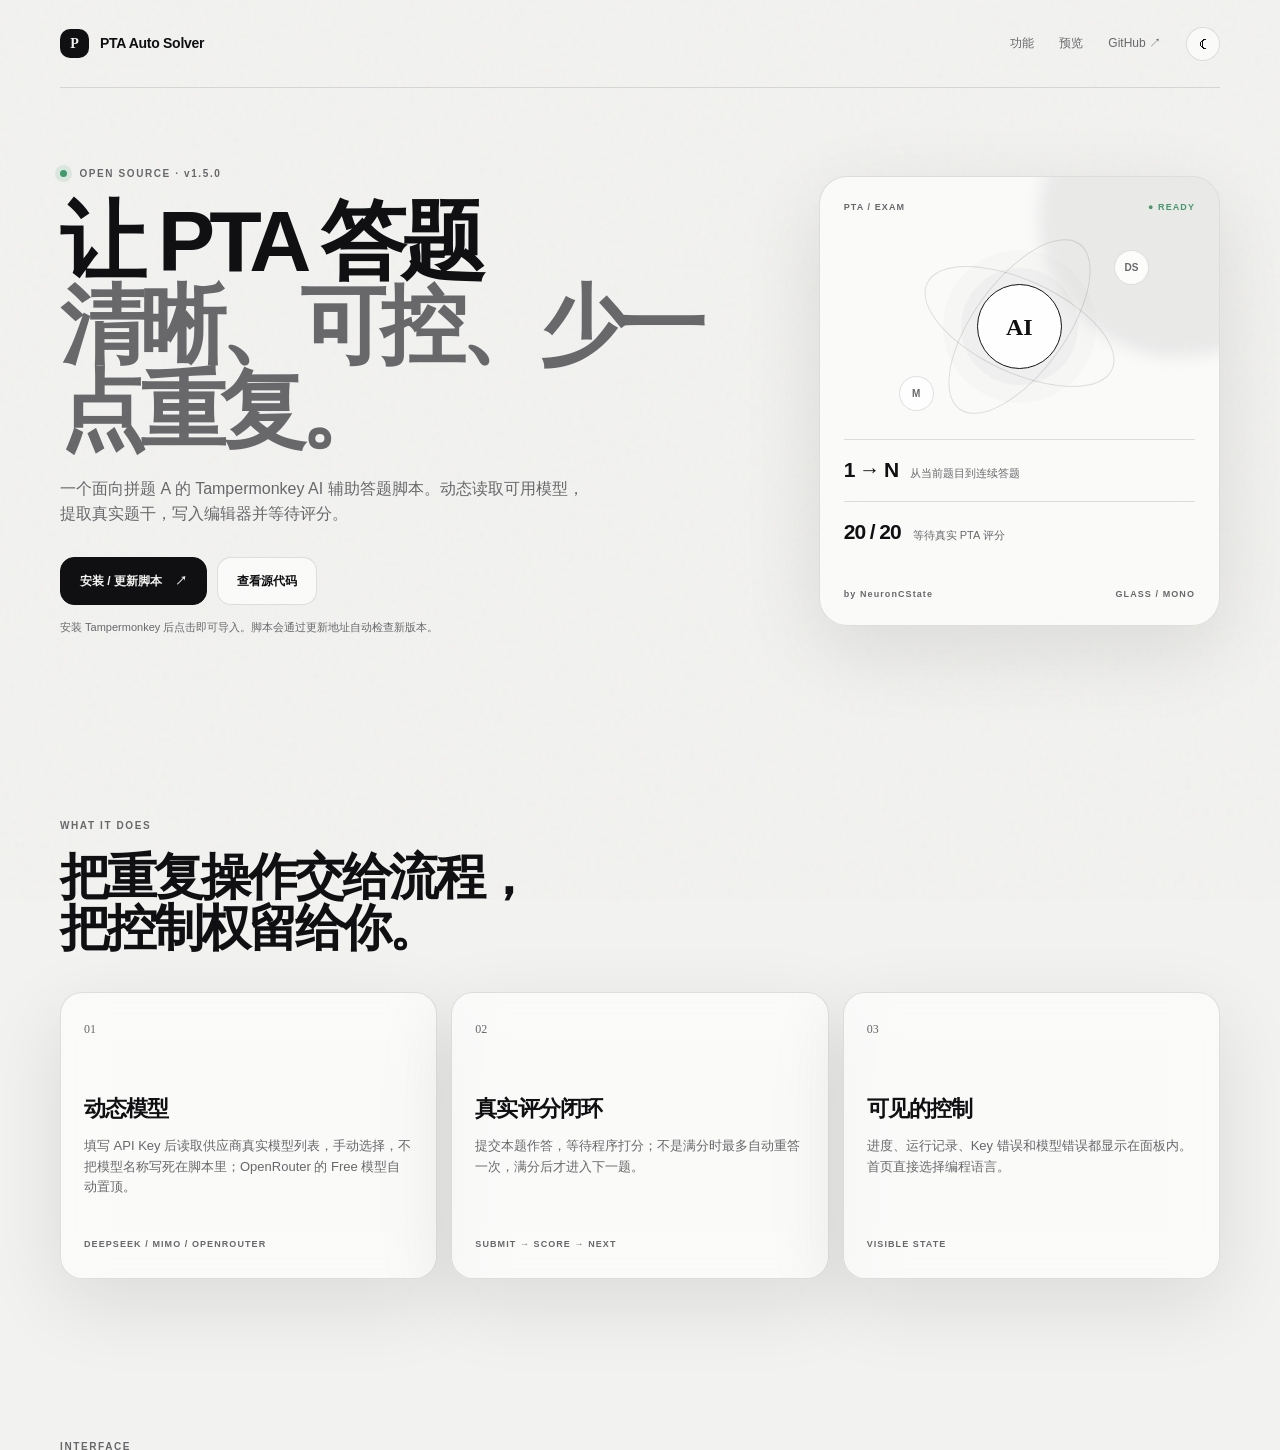
==== index.html @ 94d61989 "fix: add root GitHub Pages entry" ====
<!doctype html>
<html lang="zh-CN">
<head>
  <meta charset="utf-8">
  <meta name="viewport" content="width=device-width, initial-scale=1">
  <meta http-equiv="refresh" content="0; url=docs/">
  <title>PTA Auto Solver · NeuronCState</title>
</head>
<body>
  <p>正在打开 PTA Auto Solver…</p>
  <p><a href="docs/">如果没有自动跳转，请点击这里。</a></p>
</body>
</html>
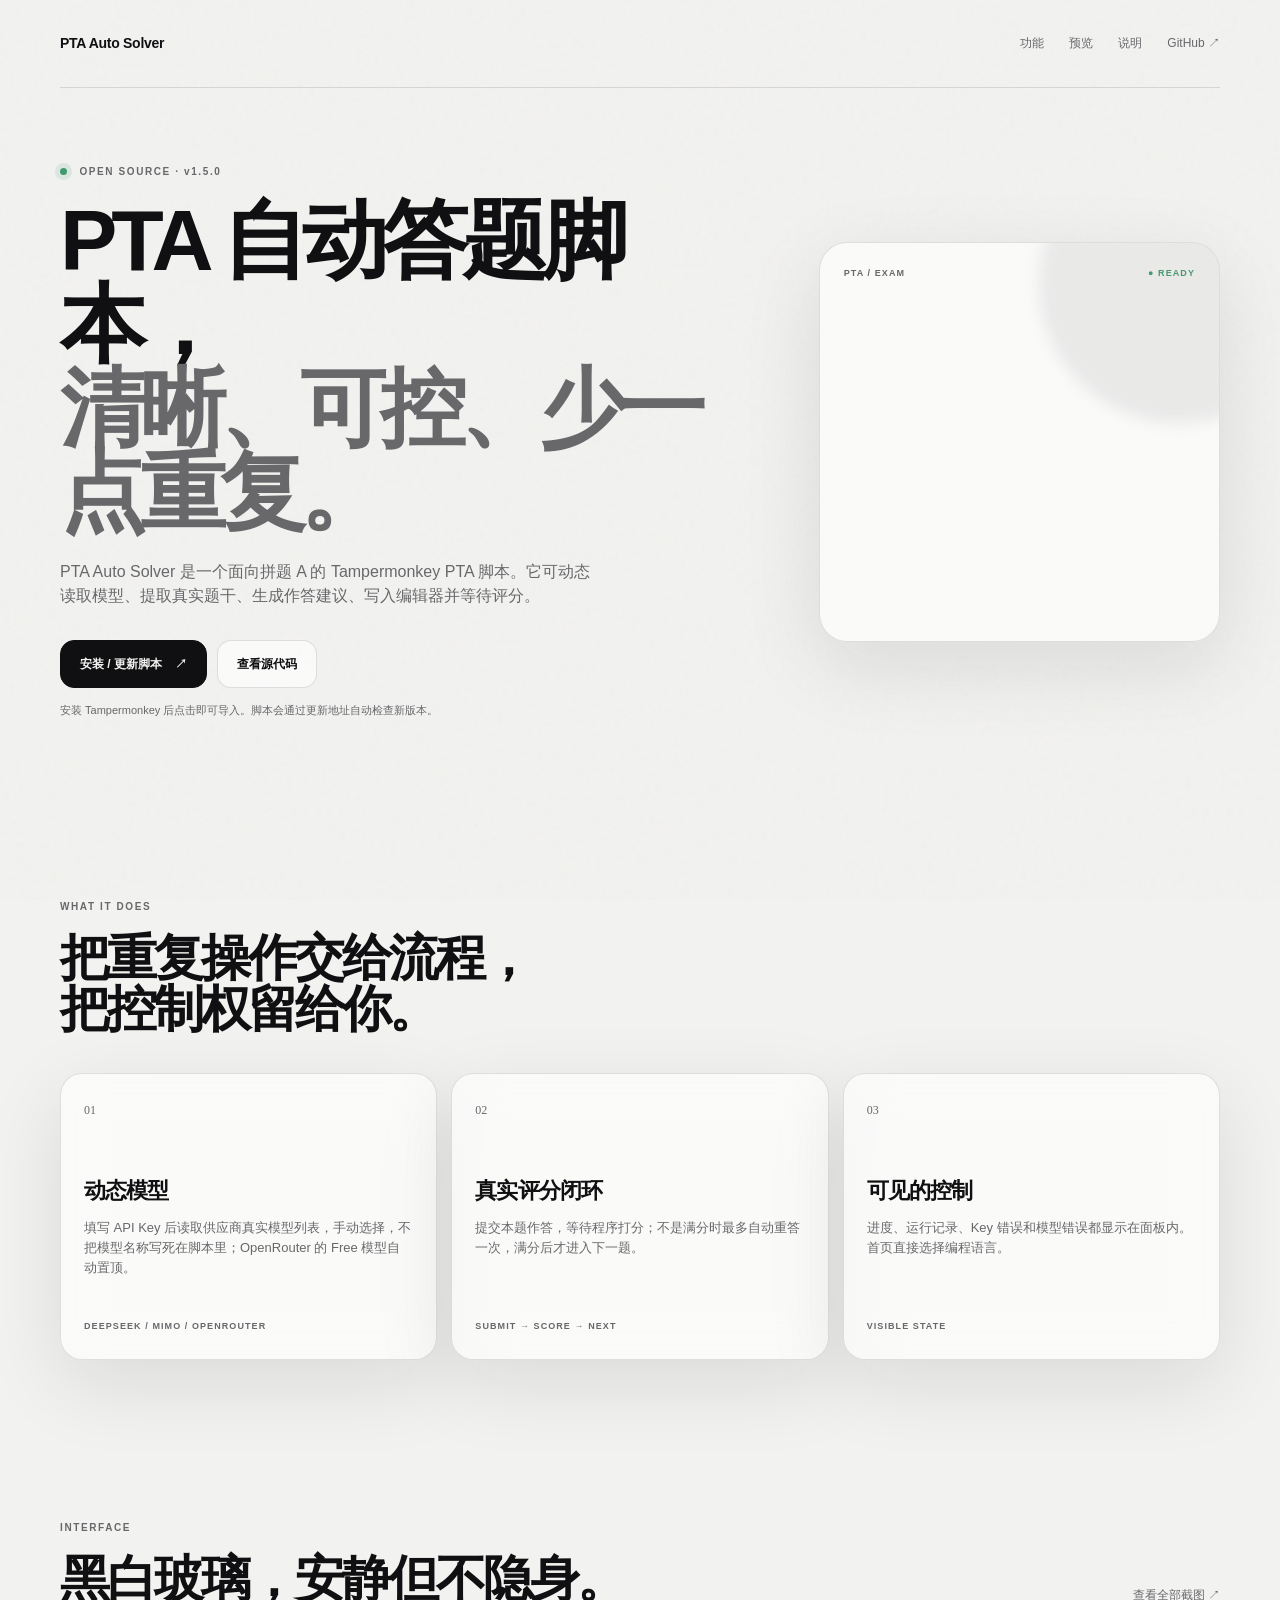
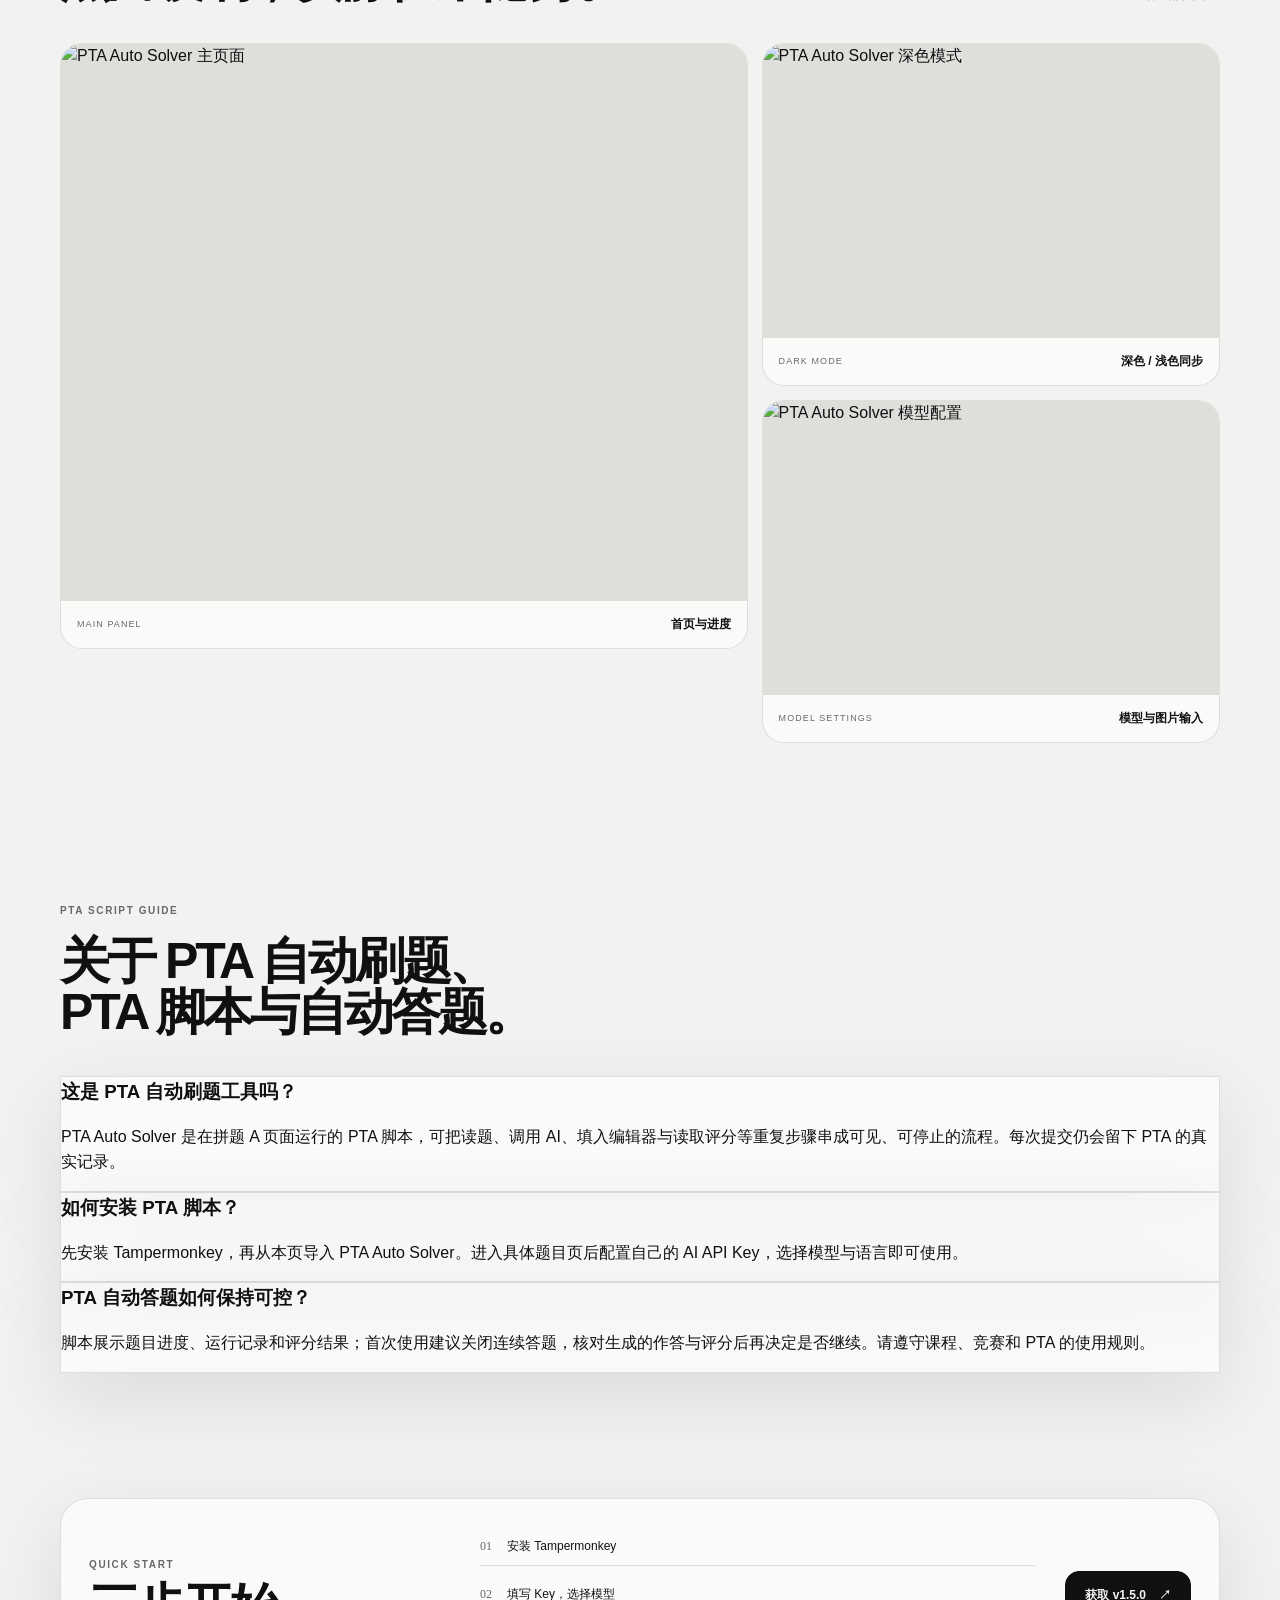
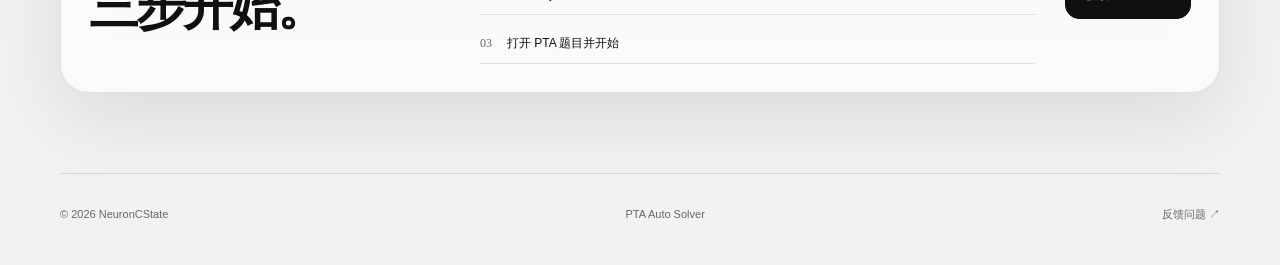
==== commit a9ebf190: "docs: sync root Pages entry" ====
--- a/index.html
+++ b/index.html
@@ -4,9 +4,13 @@
   <meta charset="utf-8">
   <meta name="viewport" content="width=device-width, initial-scale=1">
   <meta http-equiv="refresh" content="0; url=docs/">
-  <title>PTA Auto Solver · NeuronCState</title>
+  <meta name="description" content="PTA 自动刷题、PTA 脚本与 PTA 自动答题 AI 工具：PTA Auto Solver。">
+  <meta name="robots" content="index, follow">
+  <link rel="canonical" href="https://neuroncstate.github.io/PTA-Auto-Solver/">
+  <title>PTA 自动刷题脚本 · PTA 自动答题 AI 工具 | PTA Auto Solver</title>
 </head>
 <body>
+  <h1>PTA 自动刷题脚本与 PTA 自动答题工具</h1>
   <p>正在打开 PTA Auto Solver…</p>
   <p><a href="docs/">如果没有自动跳转，请点击这里。</a></p>
 </body>
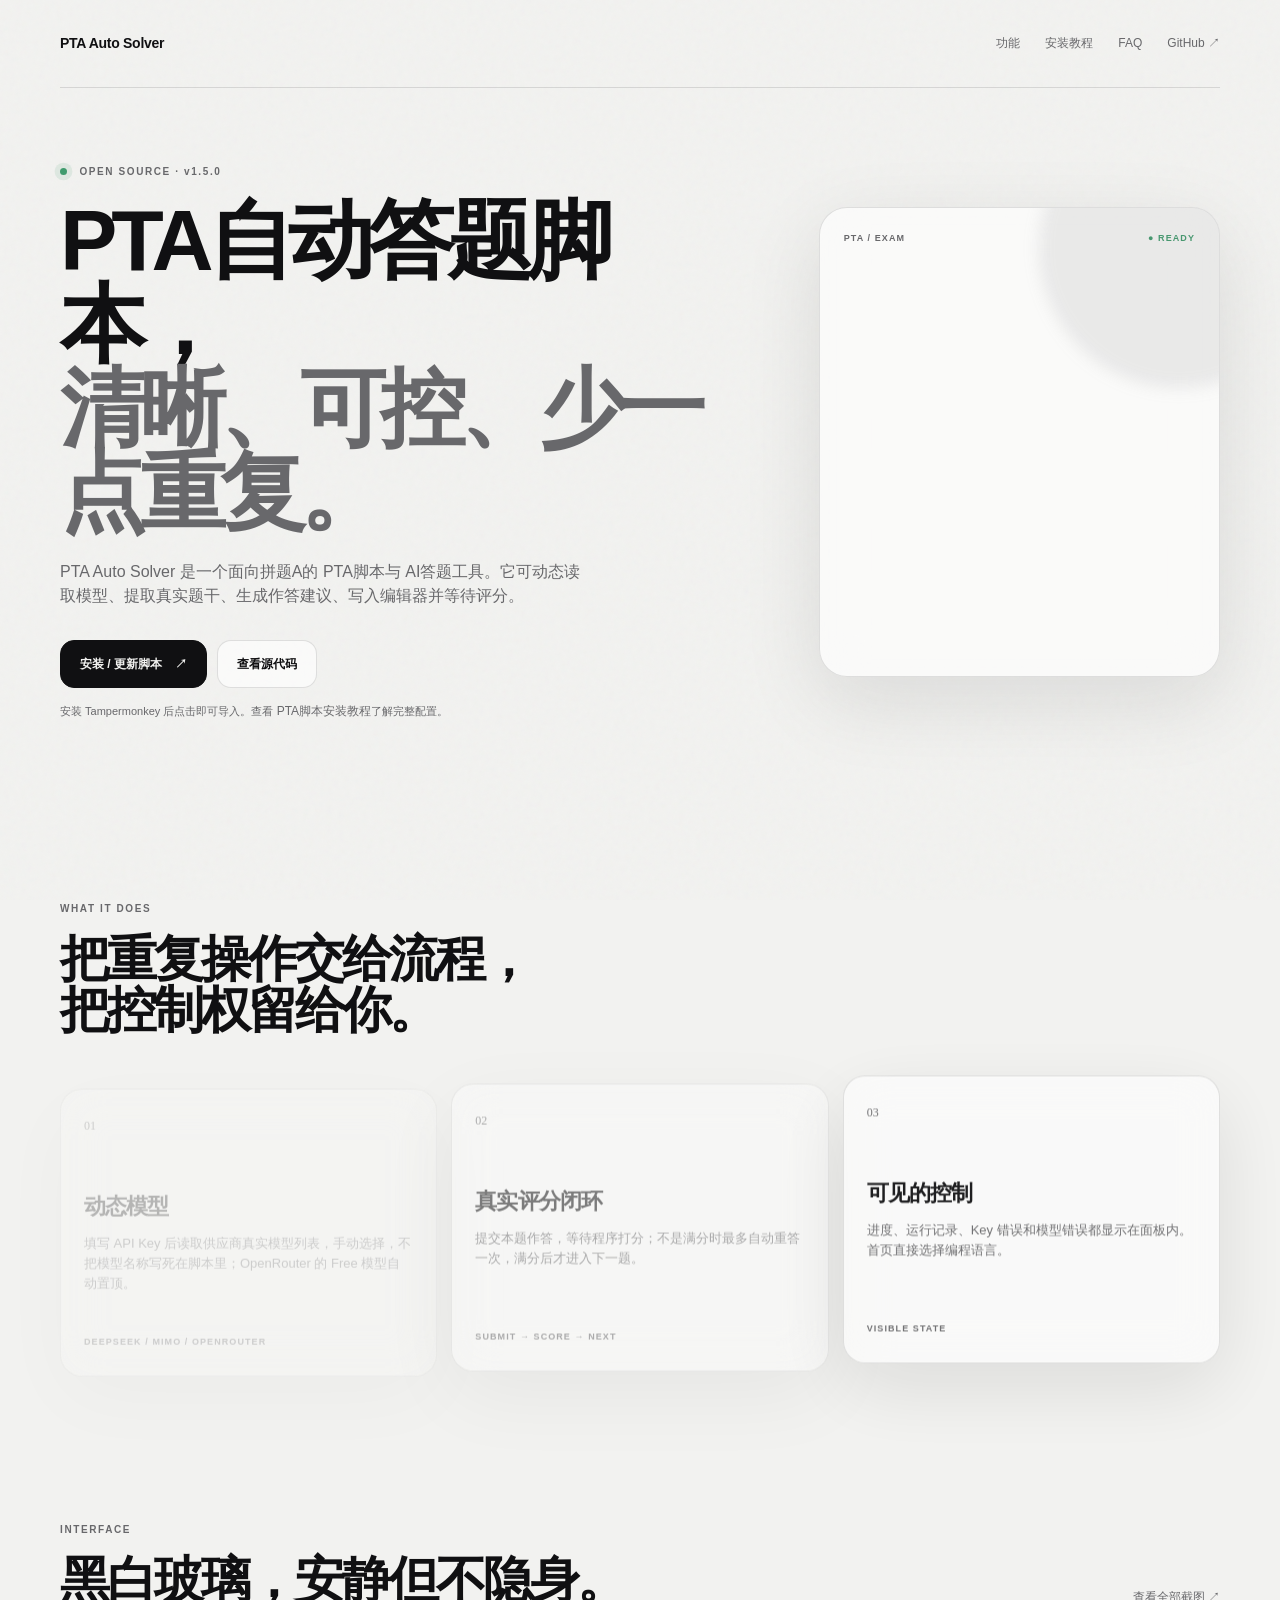
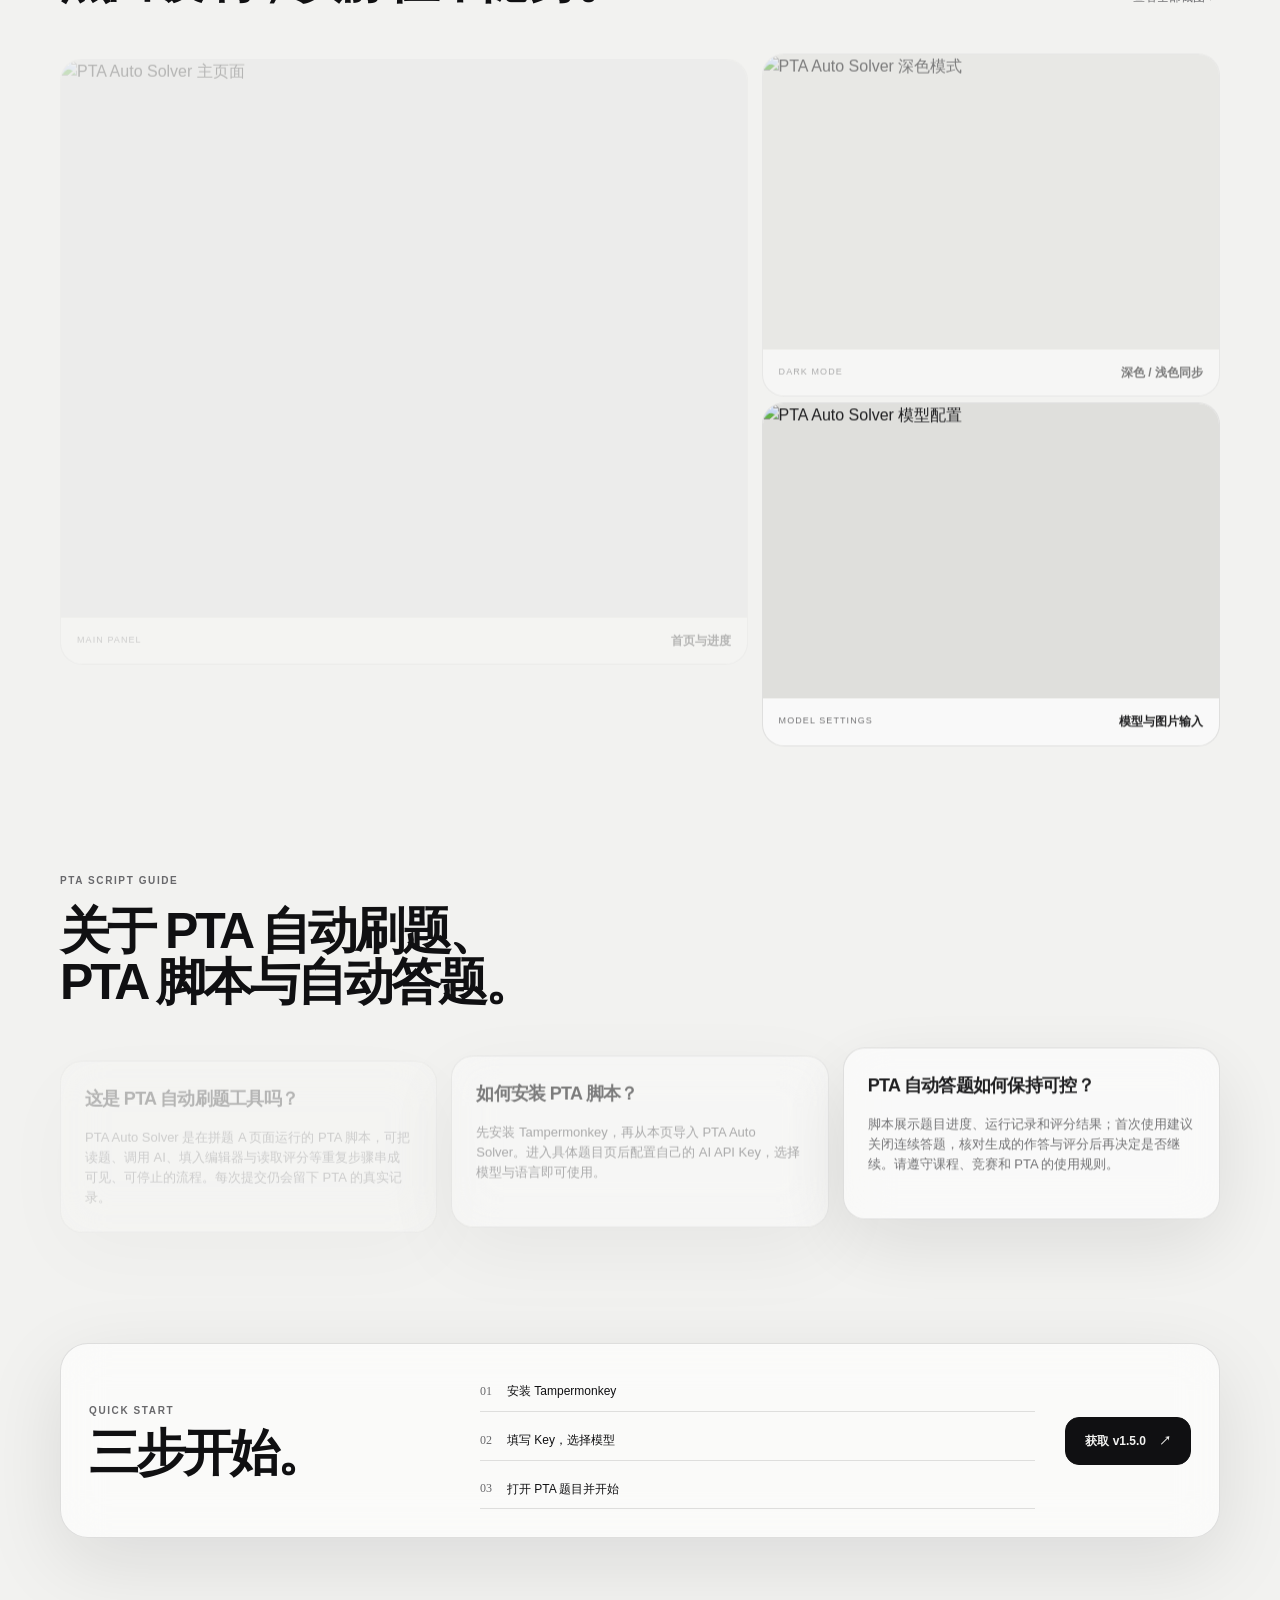
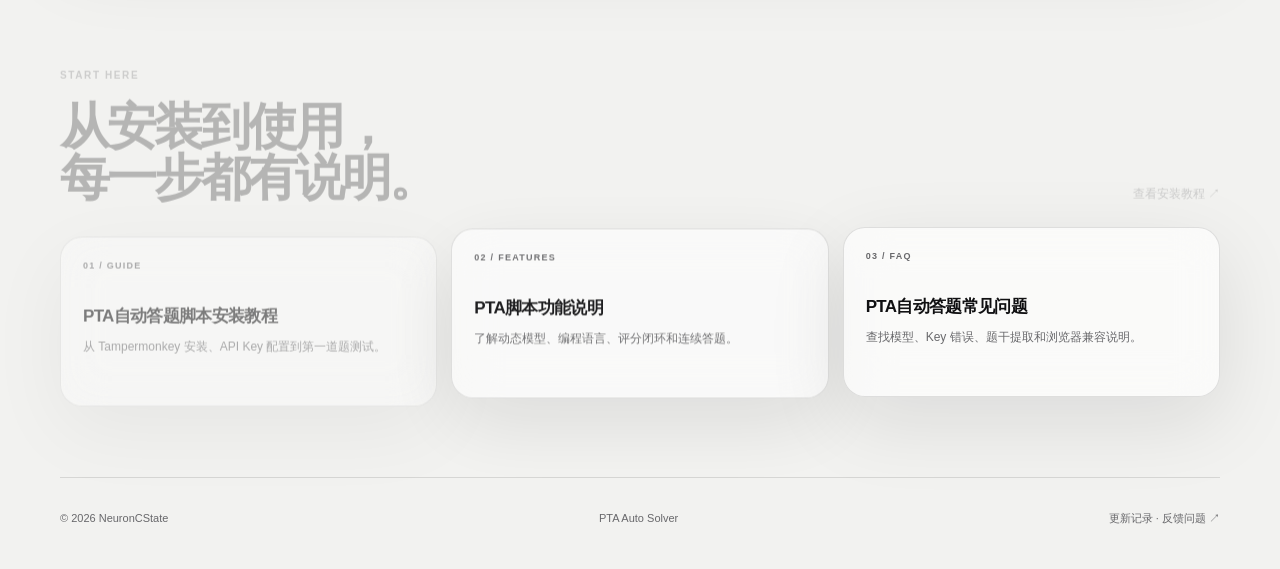
==== commit 60511447: "seo: align repository entry metadata" ====
--- a/index.html
+++ b/index.html
@@ -4,13 +4,13 @@
   <meta charset="utf-8">
   <meta name="viewport" content="width=device-width, initial-scale=1">
   <meta http-equiv="refresh" content="0; url=docs/">
-  <meta name="description" content="PTA 自动刷题、PTA 脚本与 PTA 自动答题 AI 工具：PTA Auto Solver。">
+  <meta name="description" content="PTA自动答题脚本、PTA脚本与拼题A AI工具：PTA Auto Solver。">
   <meta name="robots" content="index, follow">
   <link rel="canonical" href="https://neuroncstate.github.io/PTA-Auto-Solver/">
-  <title>PTA 自动刷题脚本 · PTA 自动答题 AI 工具 | PTA Auto Solver</title>
+  <title>PTA自动答题脚本｜PTA脚本｜拼题A AI工具 - PTA Auto Solver</title>
 </head>
 <body>
-  <h1>PTA 自动刷题脚本与 PTA 自动答题工具</h1>
+  <h1>PTA自动答题脚本与 PTA脚本工具</h1>
   <p>正在打开 PTA Auto Solver…</p>
   <p><a href="docs/">如果没有自动跳转，请点击这里。</a></p>
 </body>
